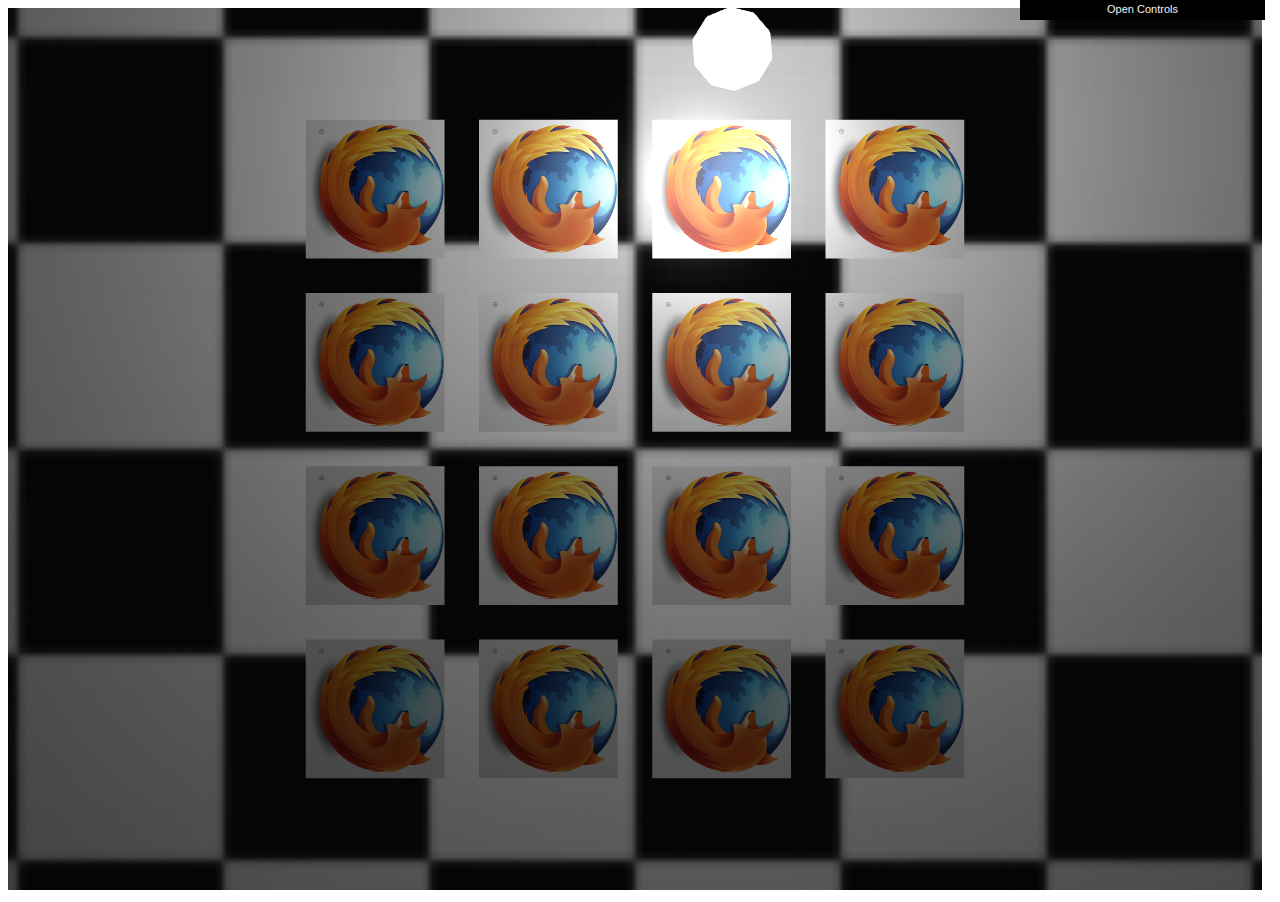
==== memory/index.html @ 96c02068 "initial commit for memory" ====
<!DOCTYPE html>
<html lang="en">
<head>
    <meta charset="UTF-8">
    <title>Memory</title>
    <link rel="stylesheet" href="style.css">
</head>
<body>
    <script type="text/javascript" src="../libs/dat.gui.min.js"></script>
    <script src="../libs/gl-matrix.js"></script>
    <!--include our framework with utilities-->
    <script src="../libs/framework.js"></script>
    <!--include the main script-->
    <script src="main.js"></script>
</body>
</html>
---- memory/style.css ----
canvas {
    width: 98vw;
    height: 98vh;
}
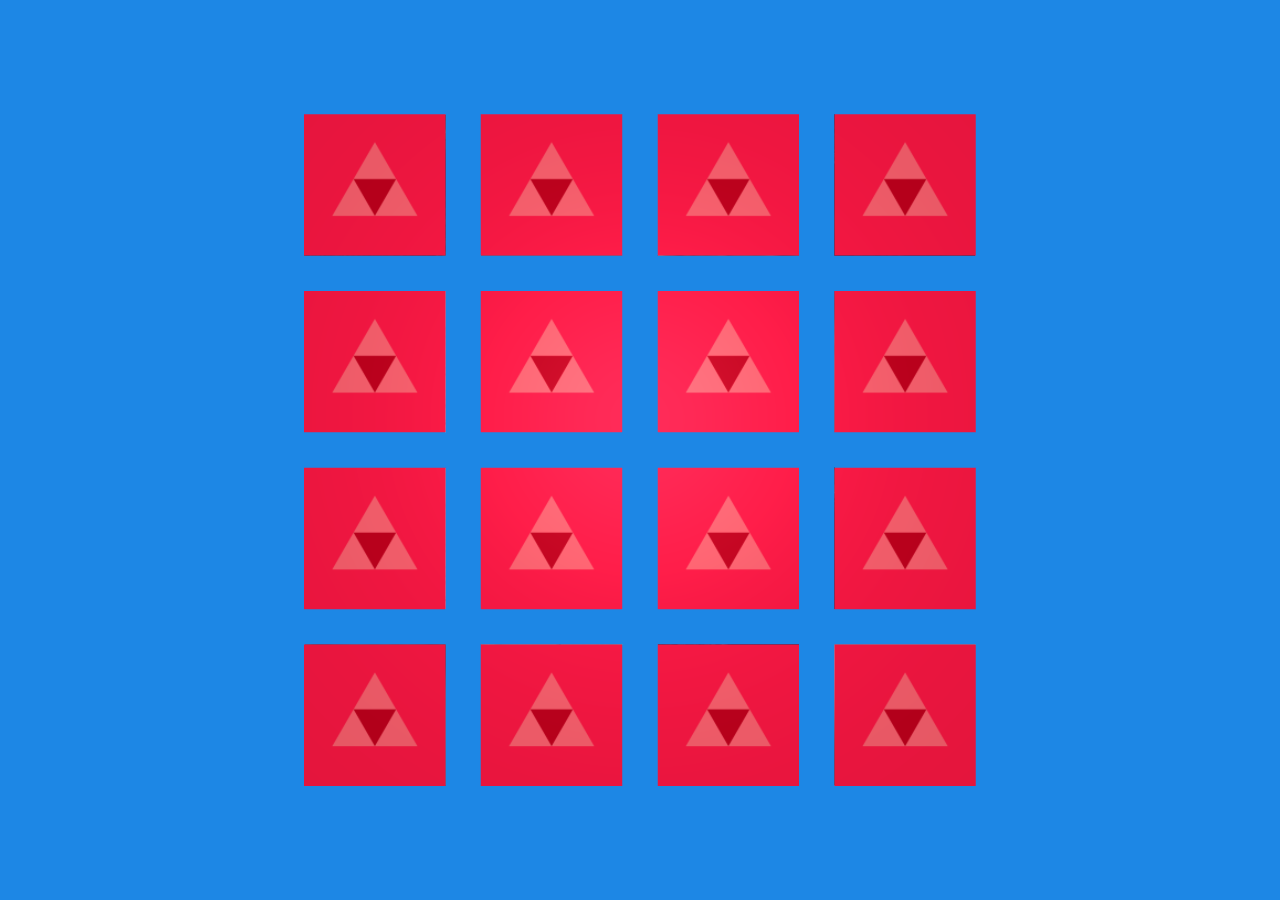
==== commit ec00c38c: "changes after first test" ====
--- a/memory/index.html
+++ b/memory/index.html
@@ -2,8 +2,14 @@
 <html lang="en">
 <head>
     <meta charset="UTF-8">
+    <meta name="mobile-web-app-capable" content="yes">
+    <meta 
+     name='viewport' 
+     content='width=device-width, initial-scale=1.0, maximum-scale=1.0, user-scalable=0' 
+    /> <!-- avoid zooming on mobile devices: https://stackoverflow.com/questions/4472891/how-can-i-disable-zoom-on-a-mobile-web-page -->
     <title>Memory</title>
     <link rel="stylesheet" href="style.css">
+    <link rel="manifest" href="manifest.json">
 </head>
 <body>
     <script type="text/javascript" src="../libs/dat.gui.min.js"></script>
--- a/memory/style.css
+++ b/memory/style.css
@@ -1,4 +1,10 @@
+html, body {
+    width:  100%;
+    height: 100%;
+    margin: 0;
+  }
+
 canvas {
-    width: 98vw;
-    height: 98vh;
+    width: 100%;
+    height: 100%;
 }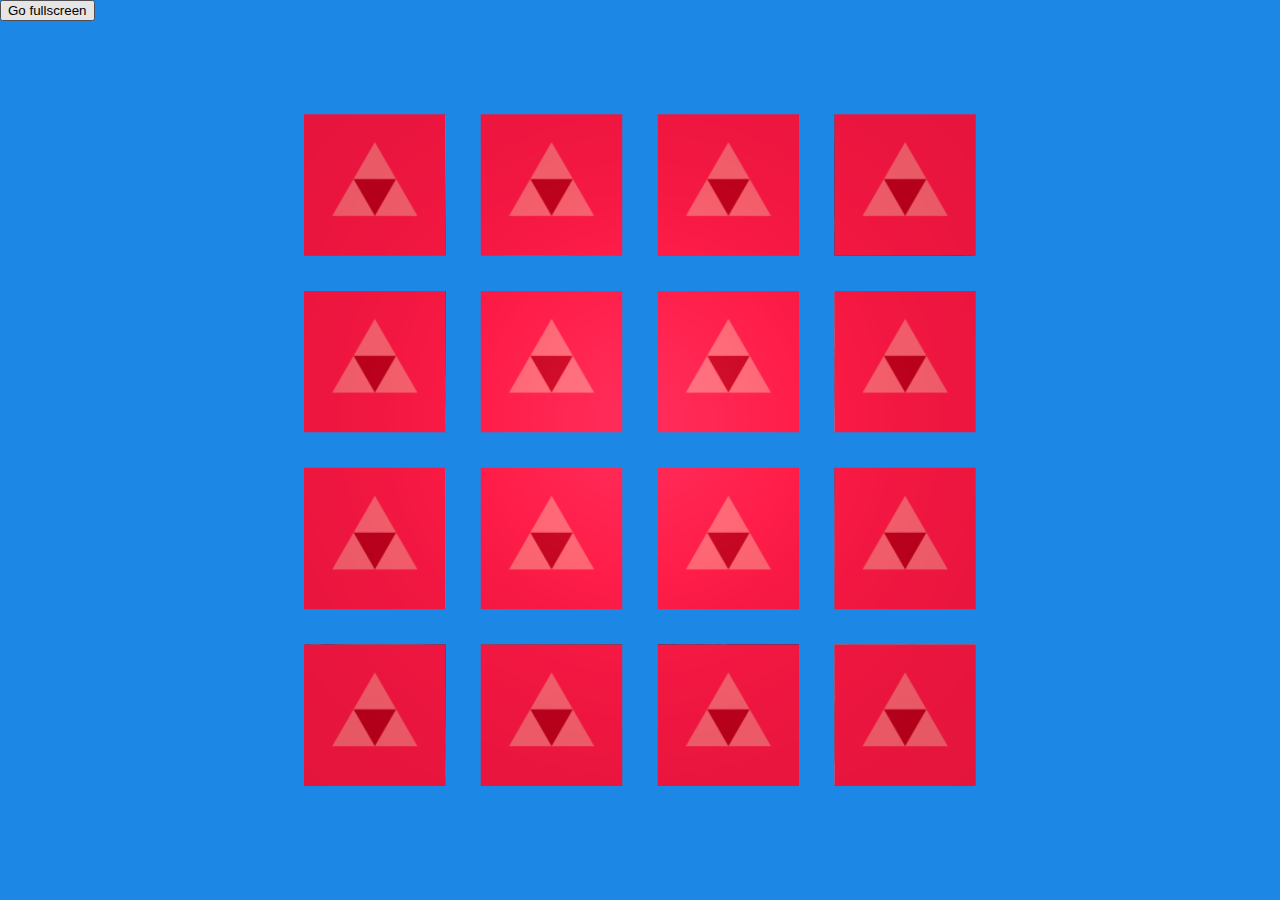
==== commit 458798cf: "various tweeks" ====
--- a/memory/index.html
+++ b/memory/index.html
@@ -18,5 +18,13 @@
     <script src="../libs/framework.js"></script>
     <!--include the main script-->
     <script src="main.js"></script>
+    <button id="goFS">Go fullscreen</button>
+    <script>
+    var goFS = document.getElementById("goFS");
+    goFS.addEventListener("click", function() {
+        //document.body.requestFullscreen();
+        toggleFullScreen();
+    }, false);
+    </script>
 </body>
 </html>
--- a/memory/style.css
+++ b/memory/style.css
@@ -2,9 +2,18 @@
     width:  100%;
     height: 100%;
     margin: 0;
+    
+    /* Disables pull-to-refresh in Chrome for Android. */
+    overscroll-behavior-y: contain;
   }
 
 canvas {
     width: 100%;
     height: 100%;
+}
+/* :-webkit-full-screen #goFS
+*/
+#goFS {
+  position: absolute;
+  float: left;
 }